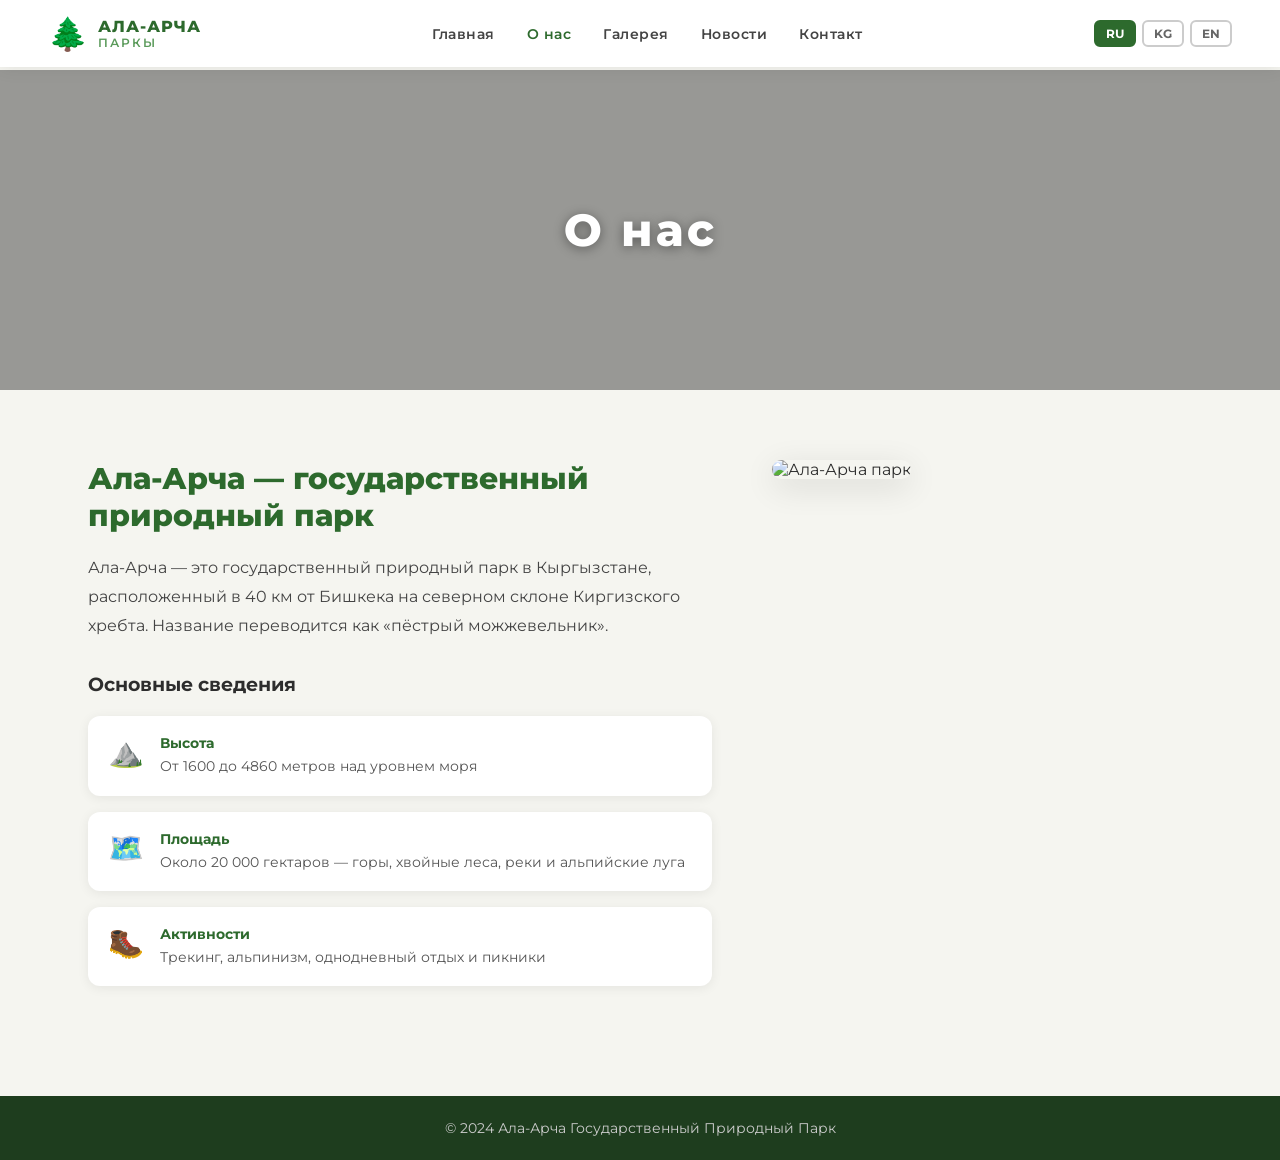
==== about.html @ ef6d7355 "first commit" ====
<!DOCTYPE html>
<html lang="ru">
<head>
  <meta charset="UTF-8"/>
  <meta name="viewport" content="width=device-width, initial-scale=1.0"/>
  <title>О нас — Ала-Арча Парк</title>
  <link rel="stylesheet" href="style.css"/>
  <link href="https://fonts.googleapis.com/css2?family=Montserrat:wght@400;600;700;800&display=swap" rel="stylesheet"/>
</head>
<body>

<nav class="navbar">
  <div class="nav-logo">
    <span class="logo-icon">🌲</span>
    <div class="logo-text">
      <span class="logo-top">АЛА-АРЧА</span>
      <span class="logo-bottom">ПАРКЫ</span>
    </div>
  </div>
  <ul class="nav-links">
    <li><a href="index.html" data-i18n="nav_home">Башкы бет</a></li>
    <li><a href="about.html" class="active" data-i18n="nav_about">О нас</a></li>
    <li><a href="gallery.html" data-i18n="nav_gallery">Галерея</a></li>
    <li><a href="news.html" data-i18n="nav_news">Жаңылыктар</a></li>
    <li><a href="contact.html" data-i18n="nav_contact">Контакт</a></li>
  </ul>
  <div class="lang-switcher">
    <button onclick="setLang('ru')" class="lang-btn active-lang" id="btn-ru">RU</button>
    <button onclick="setLang('kg')" class="lang-btn" id="btn-kg">KG</button>
    <button onclick="setLang('en')" class="lang-btn" id="btn-en">EN</button>
  </div>
</nav>

<section class="page-hero" style="background-image:url('images/park.jpg')">
  <div class="hero-overlay"></div>
  <div class="page-hero-content">
    <h1 data-i18n="about_hero_title">О нас</h1>
  </div>
</section>

<section class="about-section">
  <div class="about-container">
    <div class="about-text">
      <h2 data-i18n="about_title">Ала-Арча — государственный природный парк</h2>
      <p data-i18n="about_p1">Ала-Арча — это государственный природный парк в Кыргызстане, расположенный в 40 км от Бишкека на северном склоне Киргизского хребта. Название переводится как «пёстрый можжевельник».</p>

      <h3 data-i18n="about_info_title">Основные сведения</h3>

      <div class="info-cards">
        <div class="info-card">
          <div class="info-icon">⛰️</div>
          <div>
            <strong data-i18n="about_height_label">Высота</strong>
            <p data-i18n="about_height_val">От 1600 до 4860 метров над уровнем моря</p>
          </div>
        </div>
        <div class="info-card">
          <div class="info-icon">🗺️</div>
          <div>
            <strong data-i18n="about_area_label">Площадь</strong>
            <p data-i18n="about_area_val">Около 20 000 гектаров — горы, хвойные леса, реки и альпийские луга</p>
          </div>
        </div>
        <div class="info-card">
          <div class="info-icon">🥾</div>
          <div>
            <strong data-i18n="about_act_label">Активности</strong>
            <p data-i18n="about_act_val">Трекинг, альпинизм, однодневный отдых и пикники</p>
          </div>
        </div>
      </div>
    </div>

    <div class="about-image">
      <img src="images/park.jpg" alt="Ала-Арча парк"/>
    </div>
  </div>
</section>

<footer class="footer">
  <p data-i18n="footer_text">© 2024 Ала-Арча Мамлекеттик Жаратылыш Паркы</p>
</footer>

<script src="i18n.js"></script>
<script src="main.js"></script>
</body>
</html>
---- style.css ----
* {
  margin: 0;
  padding: 0;
  box-sizing: border-box;
}

body {
  font-family: 'Montserrat', sans-serif;
  background: #f5f5f0;
  color: #2d2d2d;
}

/* ===== NAVBAR ===== */
.navbar {
  position: fixed;
  top: 0;
  left: 0;
  right: 0;
  z-index: 100;
  display: flex;
  align-items: center;
  justify-content: space-between;
  padding: 14px 48px;
  background: rgba(255,255,255,0.97);
  box-shadow: 0 2px 16px rgba(0,0,0,0.08);
}

.nav-logo {
  display: flex;
  align-items: center;
  gap: 10px;
  text-decoration: none;
}

.logo-icon {
  font-size: 2rem;
}

.logo-text {
  display: flex;
  flex-direction: column;
  line-height: 1.1;
}

.logo-top {
  font-size: 1rem;
  font-weight: 800;
  color: #2d6a2d;
  letter-spacing: 1px;
}

.logo-bottom {
  font-size: 0.75rem;
  font-weight: 600;
  color: #5a9a5a;
  letter-spacing: 2px;
}

.nav-links {
  display: flex;
  list-style: none;
  gap: 32px;
}

.nav-links a {
  text-decoration: none;
  font-size: 0.9rem;
  font-weight: 600;
  color: #444;
  letter-spacing: 0.5px;
  transition: color 0.2s;
}

.nav-links a:hover,
.nav-links a.active {
  color: #2d6a2d;
}

.lang-switcher {
  display: flex;
  gap: 6px;
}

.lang-btn {
  background: none;
  border: 2px solid #ccc;
  border-radius: 6px;
  padding: 4px 10px;
  font-size: 0.78rem;
  font-weight: 700;
  cursor: pointer;
  color: #666;
  font-family: 'Montserrat', sans-serif;
  transition: all 0.2s;
}

.lang-btn:hover,
.lang-btn.active-lang {
  background: #2d6a2d;
  border-color: #2d6a2d;
  color: #fff;
}

/* ===== HERO ===== */
.hero {
  position: relative;
  height: 100vh;
  min-height: 600px;
  background: url('images/hero.jpg') center/cover no-repeat;
  display: flex;
  align-items: center;
  justify-content: center;
  text-align: center;
}

.hero-overlay {
  position: absolute;
  inset: 0;
  background: rgba(0,0,0,0.38);
}

.hero-content {
  position: relative;
  z-index: 2;
  color: #fff;
}

.hero-content h1 {
  font-size: 3.8rem;
  font-weight: 800;
  letter-spacing: 4px;
  text-shadow: 0 2px 16px rgba(0,0,0,0.4);
  margin-bottom: 16px;
}

.hero-content p {
  font-size: 1.2rem;
  font-weight: 400;
  letter-spacing: 1px;
  margin-bottom: 36px;
  opacity: 0.92;
}

.btn-hero {
  display: inline-block;
  background: #2d6a2d;
  color: #fff;
  text-decoration: none;
  padding: 14px 40px;
  border-radius: 8px;
  font-size: 1rem;
  font-weight: 700;
  letter-spacing: 1px;
  transition: background 0.2s, transform 0.2s;
}

.btn-hero:hover {
  background: #1e4d1e;
  transform: translateY(-2px);
}

/* ===== CARDS SECTION ===== */
.cards-section {
  padding: 60px 48px;
  background: #f5f5f0;
}

.cards-grid {
  display: grid;
  grid-template-columns: repeat(5, 1fr);
  gap: 20px;
  max-width: 1300px;
  margin: 0 auto;
}

.card {
  background: #fff;
  border-radius: 16px;
  overflow: hidden;
  text-decoration: none;
  color: inherit;
  box-shadow: 0 4px 20px rgba(0,0,0,0.08);
  transition: transform 0.25s, box-shadow 0.25s;
  display: flex;
  flex-direction: column;
}

.card:hover {
  transform: translateY(-6px);
  box-shadow: 0 12px 32px rgba(0,0,0,0.14);
}

.card-img {
  height: 160px;
  background-size: cover;
  background-position: center;
  background-color: #c8dfc8;
  position: relative;
}

.card-icon {
  font-size: 1.6rem;
  background: #2d6a2d;
  color: #fff;
  width: 44px;
  height: 44px;
  border-radius: 50%;
  display: flex;
  align-items: center;
  justify-content: center;
  margin: -22px auto 0;
  position: relative;
  z-index: 2;
  box-shadow: 0 2px 8px rgba(0,0,0,0.2);
}

.card-body {
  padding: 16px 18px 20px;
  flex: 1;
  display: flex;
  flex-direction: column;
}

.card-body h3 {
  font-size: 0.85rem;
  font-weight: 800;
  letter-spacing: 1px;
  color: #2d2d2d;
  margin-bottom: 8px;
  margin-top: 8px;
}

.card-body p {
  font-size: 0.78rem;
  color: #666;
  line-height: 1.5;
  flex: 1;
}

.card-arrow {
  display: block;
  margin-top: 12px;
  font-size: 1.1rem;
  color: #2d6a2d;
  font-weight: 700;
}

/* ===== PAGE HERO (inner pages) ===== */
.page-hero {
  position: relative;
  height: 320px;
  background-size: cover;
  background-position: center;
  display: flex;
  align-items: center;
  justify-content: center;
  margin-top: 70px;
}

.page-hero-content {
  position: relative;
  z-index: 2;
  color: #fff;
  text-align: center;
}

.page-hero-content h1 {
  font-size: 2.8rem;
  font-weight: 800;
  letter-spacing: 3px;
  text-shadow: 0 2px 12px rgba(0,0,0,0.4);
}

/* ===== ABOUT PAGE ===== */
.about-section {
  padding: 70px 48px;
  max-width: 1200px;
  margin: 0 auto;
}

.about-container {
  display: grid;
  grid-template-columns: 1fr 420px;
  gap: 60px;
  align-items: start;
}

.about-text h2 {
  font-size: 1.9rem;
  font-weight: 800;
  color: #2d6a2d;
  margin-bottom: 20px;
}

.about-text p {
  font-size: 1rem;
  line-height: 1.8;
  color: #444;
  margin-bottom: 32px;
}

.about-text h3 {
  font-size: 1.2rem;
  font-weight: 700;
  color: #2d2d2d;
  margin-bottom: 20px;
}

.info-cards {
  display: flex;
  flex-direction: column;
  gap: 16px;
}

.info-card {
  display: flex;
  align-items: flex-start;
  gap: 16px;
  background: #fff;
  border-radius: 12px;
  padding: 18px 20px;
  box-shadow: 0 2px 12px rgba(0,0,0,0.07);
}

.info-icon {
  font-size: 1.8rem;
  flex-shrink: 0;
}

.info-card strong {
  display: block;
  font-size: 0.9rem;
  font-weight: 700;
  color: #2d6a2d;
  margin-bottom: 4px;
}

.info-card p {
  font-size: 0.88rem;
  color: #555;
  line-height: 1.5;
  margin: 0;
}

.about-image img {
  width: 100%;
  border-radius: 16px;
  box-shadow: 0 8px 32px rgba(0,0,0,0.12);
  object-fit: cover;
  height: 420px;
}

/* ===== GALLERY PAGE ===== */
.gallery-section {
  padding: 60px 48px;
  max-width: 1300px;
  margin: 0 auto;
}

.gallery-placeholder {
  text-align: center;
  font-size: 1.1rem;
  color: #888;
  padding: 60px 0;
  font-style: italic;
}

.gallery-grid {
  display: grid;
  grid-template-columns: repeat(3, 1fr);
  gap: 20px;
}

.gallery-grid img {
  width: 100%;
  height: 240px;
  object-fit: cover;
  border-radius: 12px;
  box-shadow: 0 4px 16px rgba(0,0,0,0.1);
  transition: transform 0.25s;
}

.gallery-grid img:hover {
  transform: scale(1.03);
}

/* ===== NEWS PAGE ===== */
.news-section {
  padding: 60px 48px;
  max-width: 1100px;
  margin: 0 auto;
}

.news-grid {
  display: grid;
  grid-template-columns: repeat(2, 1fr);
  gap: 28px;
}

.news-card {
  background: #fff;
  border-radius: 14px;
  overflow: hidden;
  box-shadow: 0 4px 16px rgba(0,0,0,0.08);
}

.news-card img {
  width: 100%;
  height: 200px;
  object-fit: cover;
}

.news-card-body {
  padding: 20px;
}

.news-card-body h3 {
  font-size: 1rem;
  font-weight: 700;
  color: #2d2d2d;
  margin-bottom: 8px;
}

.news-card-body p {
  font-size: 0.85rem;
  color: #666;
  line-height: 1.6;
}

.news-date {
  font-size: 0.75rem;
  color: #2d6a2d;
  font-weight: 600;
  margin-bottom: 8px;
}

/* ===== CONTACT PAGE ===== */
.contact-section {
  padding: 60px 48px;
  max-width: 1000px;
  margin: 0 auto;
}

.contact-grid {
  display: grid;
  grid-template-columns: repeat(3, 1fr);
  gap: 28px;
  margin-top: 20px;
}

.contact-card {
  background: #fff;
  border-radius: 14px;
  padding: 36px 24px;
  text-align: center;
  box-shadow: 0 4px 16px rgba(0,0,0,0.08);
}

.contact-icon {
  font-size: 2.4rem;
  margin-bottom: 14px;
}

.contact-card h3 {
  font-size: 1rem;
  font-weight: 700;
  color: #2d6a2d;
  margin-bottom: 10px;
}

.contact-card p {
  font-size: 0.88rem;
  color: #666;
  line-height: 1.6;
}

/* ===== FOOTER ===== */
.footer {
  background: #1e3d1e;
  color: #ccc;
  text-align: center;
  padding: 24px;
  font-size: 0.85rem;
  margin-top: 40px;
}

/* ===== RESPONSIVE ===== */
@media (max-width: 1100px) {
  .cards-grid {
    grid-template-columns: repeat(3, 1fr);
  }
}

@media (max-width: 768px) {
  .navbar {
    padding: 12px 20px;
    flex-wrap: wrap;
    gap: 10px;
  }

  .nav-links {
    gap: 16px;
    flex-wrap: wrap;
  }

  .hero-content h1 {
    font-size: 2.2rem;
  }

  .cards-section {
    padding: 40px 20px;
  }

  .cards-grid {
    grid-template-columns: repeat(2, 1fr);
  }

  .about-container {
    grid-template-columns: 1fr;
  }

  .about-section {
    padding: 40px 20px;
  }

  .contact-grid {
    grid-template-columns: 1fr;
  }

  .gallery-grid {
    grid-template-columns: repeat(2, 1fr);
  }

  .news-grid {
    grid-template-columns: 1fr;
  }
}

@media (max-width: 480px) {
  .cards-grid {
    grid-template-columns: 1fr;
  }

  .gallery-grid {
    grid-template-columns: 1fr;
  }
}
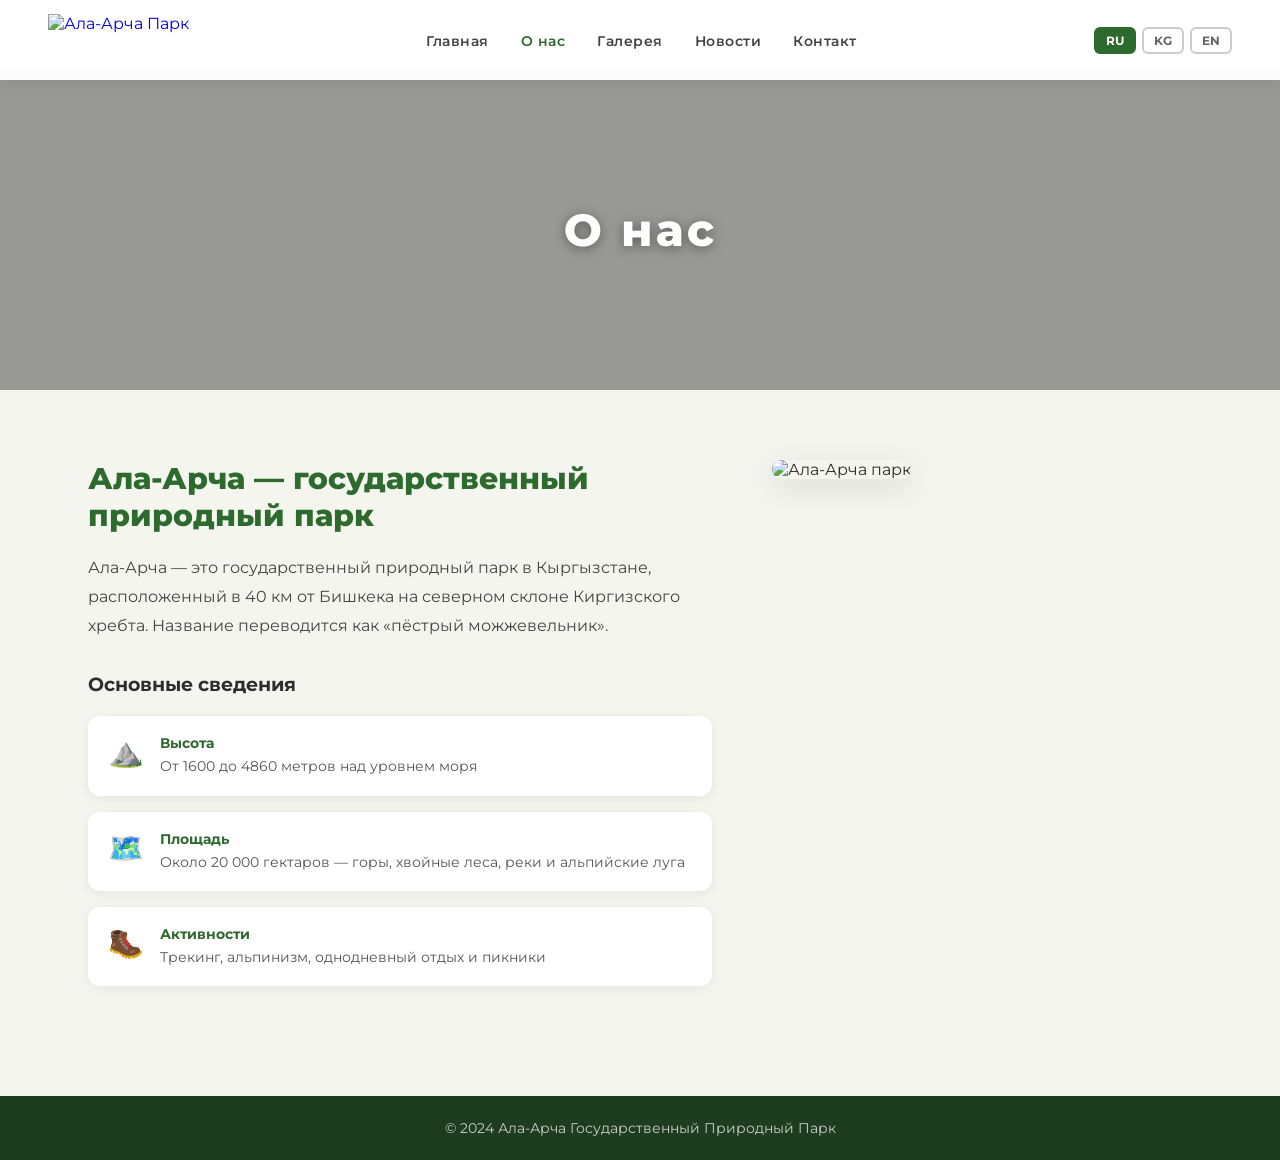
==== commit 592f4a38: "Update site" ====
--- a/about.html
+++ b/about.html
@@ -10,13 +10,9 @@
 <body>
 
 <nav class="navbar">
-  <div class="nav-logo">
-    <span class="logo-icon">🌲</span>
-    <div class="logo-text">
-      <span class="logo-top">АЛА-АРЧА</span>
-      <span class="logo-bottom">ПАРКЫ</span>
-    </div>
-  </div>
+  <a href="index.html" class="nav-logo">
+    <img src="images/logo.png" alt="Ала-Арча Парк" />
+  </a>
   <ul class="nav-links">
     <li><a href="index.html" data-i18n="nav_home">Башкы бет</a></li>
     <li><a href="about.html" class="active" data-i18n="nav_about">О нас</a></li>
--- a/style.css
+++ b/style.css
@@ -28,32 +28,14 @@
 .nav-logo {
   display: flex;
   align-items: center;
-  gap: 10px;
   text-decoration: none;
 }
 
-.logo-icon {
-  font-size: 2rem;
-}
-
-.logo-text {
-  display: flex;
-  flex-direction: column;
-  line-height: 1.1;
-}
-
-.logo-top {
-  font-size: 1rem;
-  font-weight: 800;
-  color: #2d6a2d;
-  letter-spacing: 1px;
-}
-
-.logo-bottom {
-  font-size: 0.75rem;
-  font-weight: 600;
-  color: #5a9a5a;
-  letter-spacing: 2px;
+.nav-logo img {
+  height: 52px;
+  width: auto;
+  object-fit: contain;
+  display: block;
 }
 
 .nav-links {
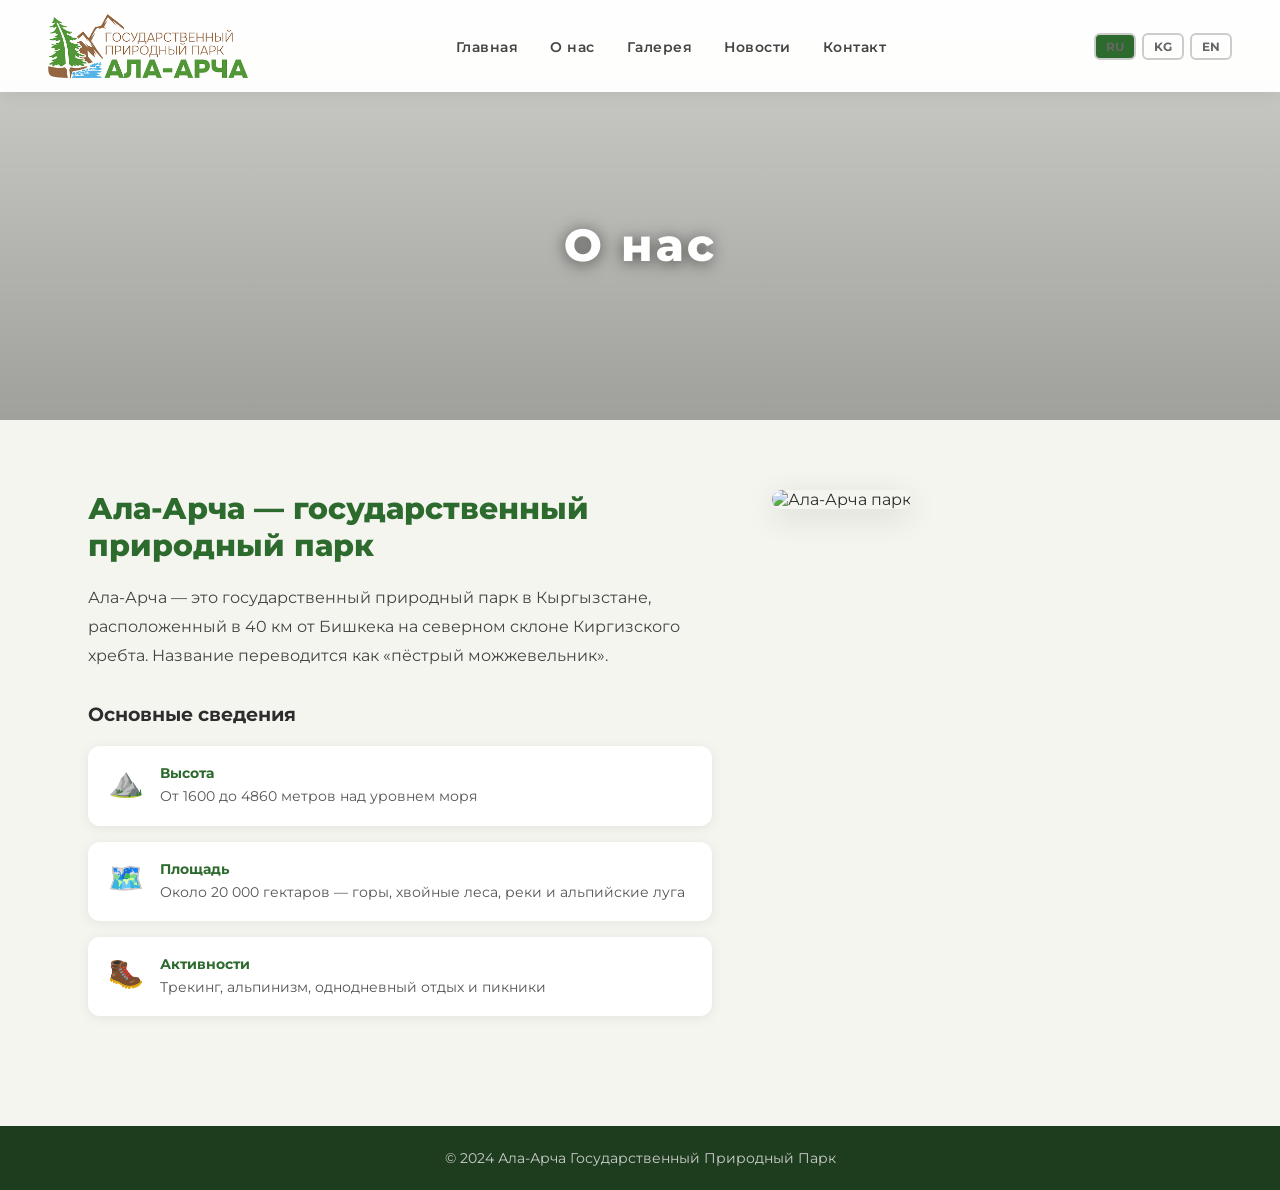
==== commit 073842ec: "parkinfo" ====
--- a/about.html
+++ b/about.html
@@ -15,7 +15,7 @@
   </a>
   <ul class="nav-links">
     <li><a href="index.html" data-i18n="nav_home">Башкы бет</a></li>
-    <li><a href="about.html" class="active" data-i18n="nav_about">О нас</a></li>
+    <li><a href="park-info.html" class="active" data-i18n="nav_about">О нас</a></li>
     <li><a href="gallery.html" data-i18n="nav_gallery">Галерея</a></li>
     <li><a href="news.html" data-i18n="nav_news">Жаңылыктар</a></li>
     <li><a href="contact.html" data-i18n="nav_contact">Контакт</a></li>
@@ -81,3 +81,4 @@
 <script src="main.js"></script>
 </body>
 </html>
+
--- a/style.css
+++ b/style.css
@@ -9,6 +9,8 @@
   background: #f5f5f0;
   color: #2d2d2d;
 }
+
+/* Hero идёт под навбаром — навбар прозрачный поверх */
 
 /* ===== NAVBAR ===== */
 .navbar {
@@ -23,6 +25,50 @@
   padding: 14px 48px;
   background: rgba(255,255,255,0.97);
   box-shadow: 0 2px 16px rgba(0,0,0,0.08);
+  transition: background 0.3s, box-shadow 0.3s;
+}
+
+/* Прозрачный навбар поверх слайдера на главной */
+.navbar.hero-nav {
+  background: rgba(0,0,0,0.18);
+  box-shadow: none;
+}
+
+.navbar.hero-nav .nav-links a {
+  color: #fff;
+  text-shadow: 0 1px 4px rgba(0,0,0,0.4);
+}
+
+.navbar.hero-nav .nav-links a:hover,
+.navbar.hero-nav .nav-links a.active {
+  color: #b8e6b8;
+}
+
+.navbar.hero-nav .lang-btn {
+  color: #fff;
+  border-color: rgba(255,255,255,0.6);
+}
+
+.navbar.hero-nav .lang-btn.active-lang {
+  background: #2d6a2d;
+  border-color: #2d6a2d;
+  color: #fff;
+}
+
+/* После скролла — белый навбар */
+.navbar.scrolled {
+  background: rgba(255,255,255,0.97);
+  box-shadow: 0 2px 16px rgba(0,0,0,0.08);
+}
+
+.navbar.scrolled .nav-links a {
+  color: #444;
+  text-shadow: none;
+}
+
+.navbar.scrolled .lang-btn {
+  color: #666;
+  border-color: #ccc;
 }
 
 .nav-logo {
@@ -32,12 +78,16 @@
 }
 
 .nav-logo img {
-  height: 52px;
+  height: 64px;
   width: auto;
   object-fit: contain;
   display: block;
 }
 
+/* На тёмном навбаре поверх слайдера — логотип чуть светлее */
+.navbar.hero-nav .nav-logo img {
+  filter: drop-shadow(0 1px 3px rgba(0,0,0,0.4)) brightness(1.1);
+}
 .nav-links {
   display: flex;
   list-style: none;
@@ -83,27 +133,86 @@
   color: #fff;
 }
 
-/* ===== HERO ===== */
+/* ===== HERO SLIDER ===== */
 .hero {
   position: relative;
   height: 100vh;
   min-height: 600px;
-  background: url('images/hero.jpg') center/cover no-repeat;
   display: flex;
   align-items: center;
   justify-content: center;
   text-align: center;
+  overflow: hidden;
+  margin-top: 0;
+}
+
+.slider-3d {
+  position: absolute;
+  inset: 0;
+  perspective: 1200px;
+  transform-style: preserve-3d;
+}
+
+.slide {
+  position: absolute;
+  inset: 0;
+  background-size: cover;
+  background-position: center;
+  opacity: 0;
+  transform: scale(1.08) translateZ(-80px) rotateY(8deg);
+  transition: opacity 1.2s cubic-bezier(.77,0,.175,1),
+              transform 1.4s cubic-bezier(.77,0,.175,1);
+  will-change: transform, opacity;
+}
+
+.slide.active {
+  opacity: 1;
+  transform: scale(1) translateZ(0px) rotateY(0deg);
+  z-index: 1;
+}
+
+.slide.prev-slide {
+  opacity: 0;
+  transform: scale(0.94) translateZ(-120px) rotateY(-10deg);
+  z-index: 0;
+}
+
+.slide.next-enter {
+  opacity: 0;
+  transform: scale(1.1) translateZ(-60px) rotateY(12deg);
+}
+
+/* Ken Burns zoom on active slide */
+.slide.active::after {
+  content: '';
+  position: absolute;
+  inset: 0;
+  background: inherit;
+  background-size: cover;
+  background-position: center;
+  animation: kenburns 8s ease-in-out infinite alternate;
+}
+
+@keyframes kenburns {
+  0%   { transform: scale(1)    translate(0, 0); }
+  100% { transform: scale(1.06) translate(-1%, -1%); }
 }
 
 .hero-overlay {
   position: absolute;
   inset: 0;
-  background: rgba(0,0,0,0.38);
+  background: linear-gradient(
+    to bottom,
+    rgba(0,0,0,0.25) 0%,
+    rgba(0,0,0,0.45) 60%,
+    rgba(0,0,0,0.6) 100%
+  );
+  z-index: 2;
 }
 
 .hero-content {
   position: relative;
-  z-index: 2;
+  z-index: 3;
   color: #fff;
 }
 
@@ -111,8 +220,9 @@
   font-size: 3.8rem;
   font-weight: 800;
   letter-spacing: 4px;
-  text-shadow: 0 2px 16px rgba(0,0,0,0.4);
+  text-shadow: 0 2px 24px rgba(0,0,0,0.5);
   margin-bottom: 16px;
+  animation: fadeUp 1s ease both;
 }
 
 .hero-content p {
@@ -121,6 +231,12 @@
   letter-spacing: 1px;
   margin-bottom: 36px;
   opacity: 0.92;
+  animation: fadeUp 1s ease 0.2s both;
+}
+
+@keyframes fadeUp {
+  from { opacity: 0; transform: translateY(30px); }
+  to   { opacity: 1; transform: translateY(0); }
 }
 
 .btn-hero {
@@ -134,12 +250,67 @@
   font-weight: 700;
   letter-spacing: 1px;
   transition: background 0.2s, transform 0.2s;
+  animation: fadeUp 1s ease 0.4s both;
 }
 
 .btn-hero:hover {
   background: #1e4d1e;
   transform: translateY(-2px);
 }
+
+/* Slider nav buttons */
+.slider-btn {
+  position: absolute;
+  top: 50%;
+  transform: translateY(-50%);
+  z-index: 10;
+  background: rgba(255,255,255,0.18);
+  border: 2px solid rgba(255,255,255,0.5);
+  color: #fff;
+  font-size: 1.4rem;
+  width: 50px;
+  height: 50px;
+  border-radius: 50%;
+  cursor: pointer;
+  backdrop-filter: blur(6px);
+  transition: background 0.2s, transform 0.2s;
+}
+
+.slider-btn:hover {
+  background: rgba(255,255,255,0.35);
+  transform: translateY(-50%) scale(1.1);
+}
+
+.slider-prev { left: 28px; }
+.slider-next { right: 28px; }
+
+/* Slider dots */
+.slider-dots {
+  position: absolute;
+  bottom: 28px;
+  left: 50%;
+  transform: translateX(-50%);
+  z-index: 10;
+  display: flex;
+  gap: 10px;
+}
+
+.dot {
+  width: 10px;
+  height: 10px;
+  border-radius: 50%;
+  background: rgba(255,255,255,0.45);
+  border: 2px solid rgba(255,255,255,0.7);
+  cursor: pointer;
+  transition: background 0.3s, transform 0.3s;
+}
+
+.dot.active {
+  background: #fff;
+  transform: scale(1.3);
+}
+
+
 
 /* ===== CARDS SECTION ===== */
 .cards-section {
@@ -230,13 +401,14 @@
 /* ===== PAGE HERO (inner pages) ===== */
 .page-hero {
   position: relative;
-  height: 320px;
+  height: 420px;
   background-size: cover;
   background-position: center;
   display: flex;
   align-items: center;
   justify-content: center;
-  margin-top: 70px;
+  margin-top: 0;
+  padding-top: 70px; /* компенсация высоты навбара */
 }
 
 .page-hero-content {
@@ -250,7 +422,16 @@
   font-size: 2.8rem;
   font-weight: 800;
   letter-spacing: 3px;
-  text-shadow: 0 2px 12px rgba(0,0,0,0.4);
+  text-shadow: 0 2px 16px rgba(0,0,0,0.6);
+}
+
+/* Оверлей на page-hero — лёгкий, не мутный */
+.page-hero .hero-overlay {
+  background: linear-gradient(
+    to bottom,
+    rgba(0,0,0,0.15) 0%,
+    rgba(0,0,0,0.35) 100%
+  );
 }
 
 /* ===== ABOUT PAGE ===== */
@@ -330,6 +511,413 @@
   box-shadow: 0 8px 32px rgba(0,0,0,0.12);
   object-fit: cover;
   height: 420px;
+}
+
+/* ===== PLANTS PAGE ===== */
+
+/* Hero на странице растений — под навбаром без белой полосы */
+.plants-hero {
+  position: relative;
+  height: 480px;
+  background: url('images/flora_buzina.jpg') center/cover no-repeat;
+  display: flex;
+  align-items: center;
+  justify-content: center;
+  text-align: center;
+  margin-top: 0;
+}
+
+.plants-hero-overlay {
+  position: absolute;
+  inset: 0;
+  background: linear-gradient(
+    to bottom,
+    rgba(0,0,0,0.3) 0%,
+    rgba(0,0,0,0.2) 60%,
+    rgba(0,0,0,0.45) 100%
+  );
+}
+
+.plants-hero-content {
+  position: relative;
+  z-index: 2;
+  padding-top: 70px;
+}
+
+.plants-hero-content h1 {
+  font-size: 3rem;
+  font-weight: 800;
+  color: #fff;
+  letter-spacing: 3px;
+  text-shadow: 0 2px 16px rgba(0,0,0,0.5);
+}
+
+/* Hero на странице животных */
+.animals-hero {
+  position: relative;
+  height: 480px;
+  background: url('images/animals_hero.jpg') center/cover no-repeat;
+  display: flex;
+  align-items: center;
+  justify-content: center;
+  text-align: center;
+  margin-top: 0;
+}
+
+.animals-hero-overlay {
+  position: absolute;
+  inset: 0;
+  background: linear-gradient(
+    to bottom,
+    rgba(0,0,0,0.25) 0%,
+    rgba(0,0,0,0.15) 50%,
+    rgba(0,0,0,0.45) 100%
+  );
+}
+
+.animals-hero-content {
+  position: relative;
+  z-index: 2;
+  padding-top: 70px;
+}
+
+.animals-hero-content h1 {
+  font-size: 3rem;
+  font-weight: 800;
+  color: #fff;
+  letter-spacing: 3px;
+  text-shadow: 0 2px 16px rgba(0,0,0,0.5);
+}
+
+.plants-intro {
+  background: #fff;
+  padding: 50px 48px 30px;
+}
+
+.plants-intro-inner {
+  max-width: 900px;
+  margin: 0 auto;
+  border-left: 5px solid #2d6a2d;
+  padding-left: 28px;
+}
+
+.plants-intro-inner p {
+  font-size: 1.05rem;
+  line-height: 1.85;
+  color: #444;
+  margin-bottom: 16px;
+}
+
+.plants-intro-inner strong {
+  color: #2d6a2d;
+}
+
+.plants-section {
+  padding: 50px 48px 70px;
+  max-width: 1300px;
+  margin: 0 auto;
+}
+
+.plants-section-title {
+  font-size: 1.8rem;
+  font-weight: 800;
+  color: #2d6a2d;
+  margin-bottom: 36px;
+  text-align: center;
+  letter-spacing: 1px;
+}
+
+.plants-grid {
+  display: grid;
+  grid-template-columns: repeat(3, 1fr);
+  gap: 28px;
+}
+
+.plant-card {
+  background: #fff;
+  border-radius: 16px;
+  overflow: hidden;
+  box-shadow: 0 4px 20px rgba(0,0,0,0.09);
+  transition: transform 0.25s, box-shadow 0.25s;
+}
+
+.plant-card:hover {
+  transform: translateY(-6px);
+  box-shadow: 0 12px 32px rgba(0,0,0,0.14);
+}
+
+.plant-img-wrap {
+  width: 100%;
+  height: 240px;
+  overflow: hidden;
+}
+
+.plant-img-wrap img {
+  width: 100%;
+  height: 100%;
+  object-fit: cover;
+  transition: transform 0.5s ease;
+  display: block;
+}
+
+.plant-card:hover .plant-img-wrap img {
+  transform: scale(1.06);
+}
+
+.plant-card-body {
+  padding: 20px 22px 24px;
+}
+
+.plant-card-body h3 {
+  font-size: 1.05rem;
+  font-weight: 700;
+  color: #2d2d2d;
+  margin-bottom: 10px;
+}
+
+.plant-card-body p {
+  font-size: 0.88rem;
+  color: #666;
+  line-height: 1.65;
+}
+
+/* ===== PARK INFO PAGE ===== */
+.parkinfo-hero {
+  position: relative;
+  height: 420px;
+  background: url('images/slide3.jpg') center/cover no-repeat;
+  display: flex;
+  align-items: center;
+  justify-content: center;
+  text-align: center;
+  margin-top: 0;
+}
+
+.parkinfo-hero-overlay {
+  position: absolute;
+  inset: 0;
+  background: linear-gradient(to bottom, rgba(0,0,0,0.3), rgba(0,0,0,0.55));
+}
+
+.parkinfo-hero-content {
+  position: relative;
+  z-index: 2;
+  padding-top: 70px;
+  padding: 70px 40px 0;
+  max-width: 900px;
+}
+
+.parkinfo-hero-content h1 {
+  font-size: 2.4rem;
+  font-weight: 800;
+  color: #fff;
+  letter-spacing: 2px;
+  text-shadow: 0 2px 20px rgba(0,0,0,0.6);
+  line-height: 1.3;
+}
+
+.parkinfo-section {
+  padding: 60px 48px 80px;
+  background: #f5f5f0;
+}
+
+.parkinfo-container {
+  max-width: 1200px;
+  margin: 0 auto;
+  display: grid;
+  grid-template-columns: 240px 1fr;
+  gap: 48px;
+  align-items: start;
+}
+
+/* Sidebar TOC */
+.parkinfo-toc {
+  position: sticky;
+  top: 90px;
+  background: #fff;
+  border-radius: 14px;
+  padding: 24px 20px;
+  box-shadow: 0 4px 16px rgba(0,0,0,0.08);
+}
+
+.parkinfo-toc h3 {
+  font-size: 0.85rem;
+  font-weight: 800;
+  color: #2d6a2d;
+  letter-spacing: 1px;
+  margin-bottom: 14px;
+  text-transform: uppercase;
+}
+
+.parkinfo-toc ul {
+  list-style: none;
+  display: flex;
+  flex-direction: column;
+  gap: 6px;
+}
+
+.parkinfo-toc a {
+  text-decoration: none;
+  font-size: 0.8rem;
+  color: #555;
+  font-weight: 500;
+  padding: 4px 8px;
+  border-radius: 6px;
+  display: block;
+  transition: background 0.2s, color 0.2s;
+}
+
+.parkinfo-toc a:hover {
+  background: #e8f5e8;
+  color: #2d6a2d;
+}
+
+/* Content blocks */
+.parkinfo-content {
+  display: flex;
+  flex-direction: column;
+  gap: 40px;
+}
+
+.parkinfo-block {
+  background: #fff;
+  border-radius: 16px;
+  padding: 32px 36px;
+  box-shadow: 0 4px 16px rgba(0,0,0,0.07);
+  scroll-margin-top: 90px;
+}
+
+.parkinfo-block h2 {
+  font-size: 1.25rem;
+  font-weight: 800;
+  color: #2d6a2d;
+  margin-bottom: 18px;
+  padding-bottom: 10px;
+  border-bottom: 2px solid #e8f5e8;
+}
+
+.parkinfo-block p {
+  font-size: 0.95rem;
+  line-height: 1.85;
+  color: #444;
+  margin-bottom: 14px;
+}
+
+.parkinfo-block p:last-child { margin-bottom: 0; }
+
+.parkinfo-block strong { color: #2d6a2d; }
+
+/* Tag list */
+.parkinfo-list {
+  display: flex;
+  flex-wrap: wrap;
+  gap: 10px;
+  margin: 16px 0;
+}
+
+.parkinfo-list span {
+  background: #e8f5e8;
+  color: #2d6a2d;
+  font-size: 0.82rem;
+  font-weight: 600;
+  padding: 6px 14px;
+  border-radius: 20px;
+}
+
+/* Objects */
+.parkinfo-objects {
+  display: flex;
+  flex-direction: column;
+  gap: 14px;
+  margin-top: 8px;
+}
+
+.parkinfo-obj {
+  display: flex;
+  align-items: flex-start;
+  gap: 14px;
+  background: #f9fdf9;
+  border-radius: 10px;
+  padding: 14px 18px;
+  border-left: 4px solid #2d6a2d;
+}
+
+.obj-icon {
+  font-size: 1.6rem;
+  flex-shrink: 0;
+}
+
+.parkinfo-obj strong {
+  display: block;
+  font-size: 0.95rem;
+  margin-bottom: 4px;
+}
+
+.parkinfo-obj p {
+  font-size: 0.85rem;
+  color: #666;
+  margin: 0;
+}
+
+/* Zones */
+.parkinfo-zones {
+  display: grid;
+  grid-template-columns: repeat(3, 1fr);
+  gap: 16px;
+  margin-top: 8px;
+}
+
+.zone-card {
+  border-radius: 12px;
+  padding: 20px;
+}
+
+.zone-card h4 {
+  font-size: 0.9rem;
+  font-weight: 700;
+  margin-bottom: 8px;
+}
+
+.zone-card p {
+  font-size: 0.82rem;
+  color: #555;
+  line-height: 1.6;
+  margin: 0;
+}
+
+.zone-reserved  { background: #fff3e0; border-left: 4px solid #e65100; }
+.zone-recreation{ background: #e8f5e8; border-left: 4px solid #2d6a2d; }
+.zone-limited   { background: #fff8e1; border-left: 4px solid #f9a825; }
+
+/* Rules */
+.parkinfo-rules {
+  display: grid;
+  grid-template-columns: repeat(3, 1fr);
+  gap: 10px;
+  margin-top: 8px;
+}
+
+.rule-item {
+  background: #f5f5f0;
+  border-radius: 10px;
+  padding: 12px 14px;
+  font-size: 0.83rem;
+  font-weight: 600;
+  color: #444;
+  line-height: 1.4;
+}
+
+@media (max-width: 900px) {
+  .parkinfo-container {
+    grid-template-columns: 1fr;
+  }
+  .parkinfo-toc {
+    position: static;
+  }
+  .parkinfo-zones,
+  .parkinfo-rules {
+    grid-template-columns: 1fr;
+  }
 }
 
 /* ===== GALLERY PAGE ===== */
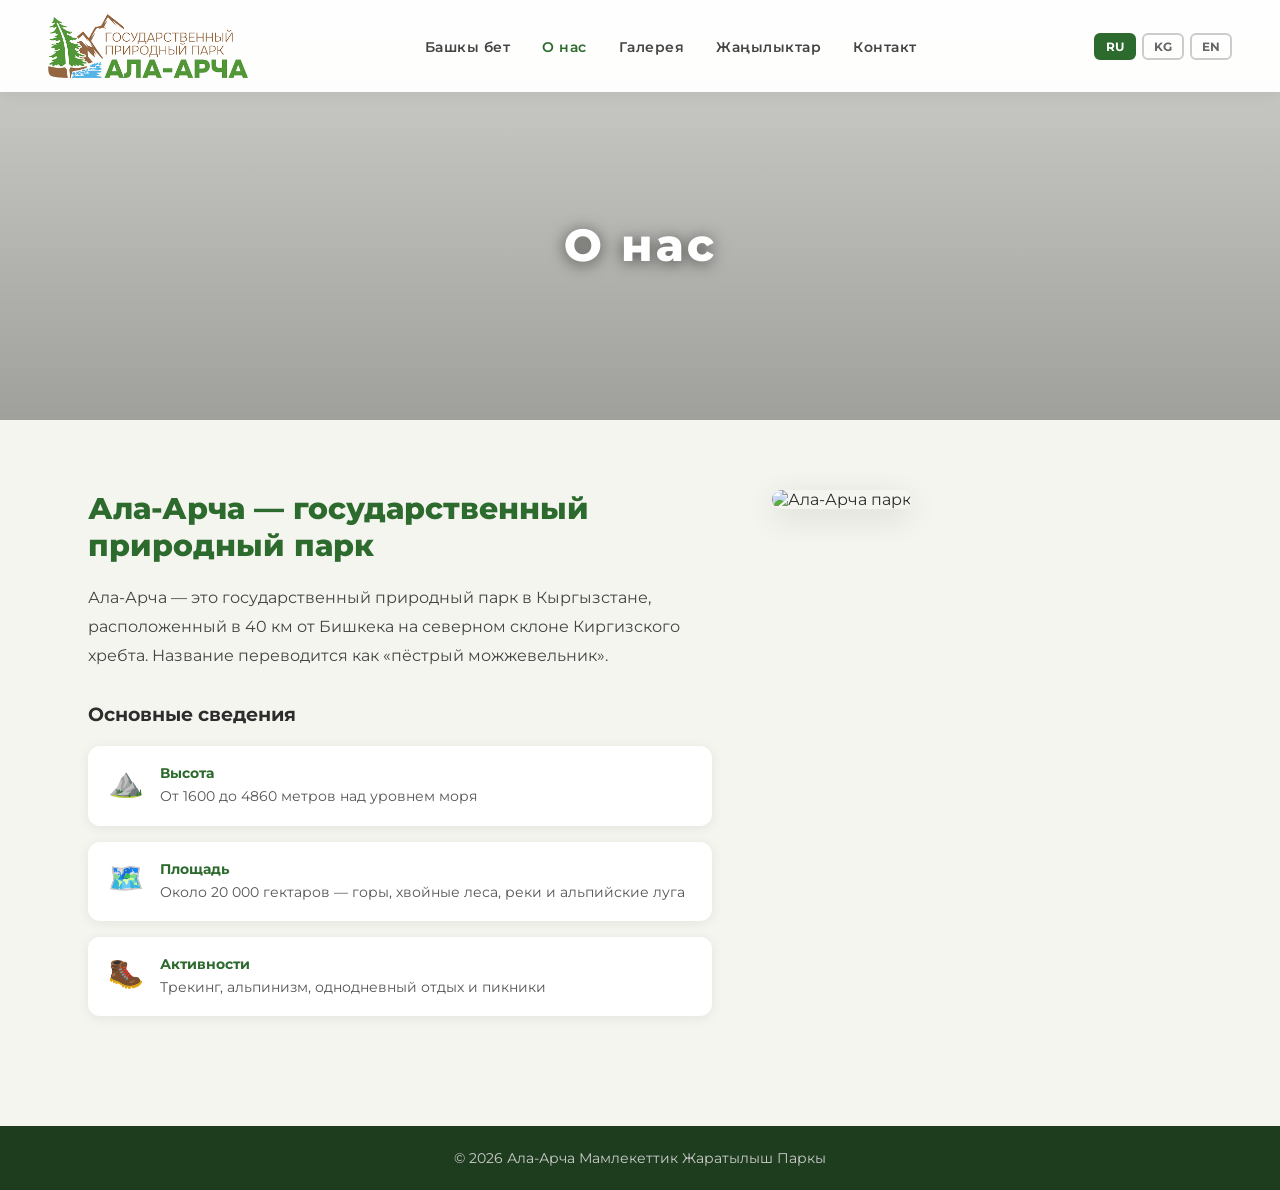
==== commit 31006c57: "2026" ====
--- a/about.html
+++ b/about.html
@@ -74,7 +74,7 @@
 </section>
 
 <footer class="footer">
-  <p data-i18n="footer_text">© 2024 Ала-Арча Мамлекеттик Жаратылыш Паркы</p>
+  <p data-i18n="footer_text">© 2026 Ала-Арча Мамлекеттик Жаратылыш Паркы</p>
 </footer>
 
 <script src="i18n.js"></script>
@@ -82,3 +82,4 @@
 </body>
 </html>
 
+
--- a/style.css
+++ b/style.css
@@ -955,6 +955,272 @@
 }
 
 /* ===== NEWS PAGE ===== */
+.news-hero {
+  position: relative;
+  height: 380px;
+  background: url('images/slide1.jpg') center/cover no-repeat;
+  display: flex;
+  align-items: center;
+  justify-content: center;
+  text-align: center;
+  margin-top: 0;
+}
+
+.news-hero-overlay {
+  position: absolute;
+  inset: 0;
+  background: linear-gradient(to bottom, rgba(0,0,0,0.3), rgba(0,0,0,0.6));
+}
+
+.news-hero-content {
+  position: relative;
+  z-index: 2;
+  padding-top: 70px;
+  color: #fff;
+}
+
+.news-hero-content h1 {
+  font-size: 2.8rem;
+  font-weight: 800;
+  letter-spacing: 3px;
+  text-shadow: 0 2px 16px rgba(0,0,0,0.5);
+  margin-bottom: 10px;
+}
+
+.news-hero-content p {
+  font-size: 1rem;
+  opacity: 0.88;
+}
+
+.news-page-section {
+  padding: 60px 48px 80px;
+  background: #f5f5f0;
+}
+
+.news-page-container {
+  max-width: 860px;
+  margin: 0 auto;
+  display: flex;
+  flex-direction: column;
+  gap: 32px;
+}
+
+/* Article card */
+.news-article {
+  background: #fff;
+  border-radius: 16px;
+  padding: 32px 36px;
+  box-shadow: 0 4px 16px rgba(0,0,0,0.07);
+  border-left: 5px solid #2d6a2d;
+  transition: transform 0.2s, box-shadow 0.2s;
+}
+
+.news-article:hover {
+  transform: translateY(-3px);
+  box-shadow: 0 8px 28px rgba(0,0,0,0.11);
+}
+
+.news-article.featured {
+  border-left-color: #f9a825;
+  background: linear-gradient(135deg, #fff 80%, #fffde7);
+}
+
+.news-article-header {
+  display: flex;
+  align-items: center;
+  gap: 12px;
+  margin-bottom: 14px;
+}
+
+.news-tag {
+  font-size: 0.75rem;
+  font-weight: 700;
+  padding: 4px 12px;
+  border-radius: 20px;
+  letter-spacing: 0.5px;
+}
+
+.news-tag.hot          { background: #fdecea; color: #c62828; }
+.news-tag.ecology      { background: #e8f5e8; color: #2d6a2d; }
+.news-tag.infrastructure{ background: #e3f2fd; color: #1565c0; }
+.news-tag.event        { background: #fff8e1; color: #e65100; }
+.news-tag.finance      { background: #f3e5f5; color: #6a1b9a; }
+.news-tag.international{ background: #e0f7fa; color: #00695c; }
+
+.news-date-label {
+  font-size: 0.78rem;
+  color: #999;
+  font-weight: 600;
+  margin-left: auto;
+}
+
+.news-article-title {
+  font-size: 1.15rem;
+  font-weight: 800;
+  color: #1e3d1e;
+  margin-bottom: 14px;
+  line-height: 1.4;
+}
+
+.news-article p {
+  font-size: 0.93rem;
+  line-height: 1.8;
+  color: #444;
+  margin-bottom: 12px;
+}
+
+.news-article p:last-child { margin-bottom: 0; }
+.news-article strong { color: #2d6a2d; }
+
+/* Highlights list */
+.news-highlights {
+  background: #f9fdf9;
+  border-radius: 10px;
+  padding: 16px 20px;
+  margin: 14px 0;
+}
+
+.news-highlights h4 {
+  font-size: 0.85rem;
+  font-weight: 700;
+  color: #2d6a2d;
+  margin-bottom: 10px;
+}
+
+.news-highlights ul {
+  padding-left: 18px;
+  display: flex;
+  flex-direction: column;
+  gap: 6px;
+}
+
+.news-highlights li {
+  font-size: 0.88rem;
+  color: #444;
+  line-height: 1.6;
+}
+
+/* Note */
+.news-note {
+  display: flex;
+  gap: 12px;
+  align-items: flex-start;
+  background: #fff8e1;
+  border-radius: 10px;
+  padding: 14px 18px;
+  margin-top: 14px;
+  border-left: 4px solid #f9a825;
+}
+
+.news-note span { font-size: 1.3rem; flex-shrink: 0; }
+.news-note p { margin: 0; font-size: 0.88rem; color: #555; }
+
+/* Progress */
+.news-progress {
+  display: flex;
+  flex-direction: column;
+  gap: 10px;
+  margin: 16px 0;
+}
+
+.progress-item {
+  display: flex;
+  gap: 14px;
+  align-items: flex-start;
+  border-radius: 10px;
+  padding: 14px 18px;
+}
+
+.progress-item.done    { background: #e8f5e8; }
+.progress-item.current { background: #e3f2fd; }
+
+.progress-icon { font-size: 1.4rem; flex-shrink: 0; }
+
+.progress-item strong { display: block; font-size: 0.9rem; color: #2d2d2d; margin-bottom: 4px; }
+.progress-item p { font-size: 0.85rem; color: #555; margin: 0; }
+
+/* Cable car stats */
+.news-cable-stats {
+  display: grid;
+  grid-template-columns: repeat(4, 1fr);
+  gap: 14px;
+  margin: 20px 0;
+}
+
+.cable-stat {
+  background: #fff8e1;
+  border-radius: 12px;
+  padding: 16px;
+  text-align: center;
+}
+
+.cable-stat-num {
+  font-size: 1.5rem;
+  font-weight: 800;
+  color: #e65100;
+}
+
+.cable-stat-label {
+  font-size: 0.75rem;
+  color: #666;
+  margin-top: 4px;
+}
+
+/* Summary block */
+.news-summary {
+  background: #1e3d1e;
+  border-radius: 16px;
+  padding: 32px 36px;
+  color: #fff;
+}
+
+.news-summary h3 {
+  font-size: 1.1rem;
+  font-weight: 800;
+  margin-bottom: 24px;
+  letter-spacing: 0.5px;
+}
+
+.news-summary-grid {
+  display: flex;
+  flex-direction: column;
+  gap: 16px;
+}
+
+.summary-item {
+  display: flex;
+  gap: 16px;
+  align-items: flex-start;
+}
+
+.summary-num {
+  width: 36px;
+  height: 36px;
+  background: #2d6a2d;
+  border-radius: 50%;
+  display: flex;
+  align-items: center;
+  justify-content: center;
+  font-weight: 800;
+  font-size: 1rem;
+  flex-shrink: 0;
+}
+
+.summary-item strong {
+  display: block;
+  font-size: 0.95rem;
+  margin-bottom: 4px;
+  color: #b8e6b8;
+}
+
+.summary-item p {
+  font-size: 0.85rem;
+  color: rgba(255,255,255,0.75);
+  margin: 0;
+  line-height: 1.5;
+}
+
+/* Old news section styles kept for compatibility */
 .news-section {
   padding: 60px 48px;
   max-width: 1100px;
@@ -1005,6 +1271,212 @@
 }
 
 /* ===== CONTACT PAGE ===== */
+
+.contact-hero {
+  position: relative;
+  height: 360px;
+  background: url('images/slide4.jpg') center/cover no-repeat;
+  display: flex;
+  align-items: center;
+  justify-content: center;
+  text-align: center;
+  margin-top: 0;
+}
+
+.contact-hero-overlay {
+  position: absolute;
+  inset: 0;
+  background: linear-gradient(to bottom, rgba(0,0,0,0.3), rgba(0,0,0,0.6));
+}
+
+.contact-hero-content {
+  position: relative;
+  z-index: 2;
+  padding-top: 70px;
+  color: #fff;
+}
+
+.contact-hero-content h1 {
+  font-size: 2.8rem;
+  font-weight: 800;
+  letter-spacing: 3px;
+  text-shadow: 0 2px 16px rgba(0,0,0,0.5);
+  margin-bottom: 10px;
+}
+
+.contact-hero-content p {
+  font-size: 1rem;
+  opacity: 0.88;
+}
+
+.contact-page-section {
+  padding: 60px 48px 80px;
+  background: #f5f5f0;
+}
+
+.contact-page-container {
+  max-width: 1000px;
+  margin: 0 auto;
+  display: flex;
+  flex-direction: column;
+  gap: 40px;
+}
+
+/* Info cards row */
+.contact-cards-row {
+  display: grid;
+  grid-template-columns: repeat(4, 1fr);
+  gap: 20px;
+}
+
+.contact-info-card {
+  background: #fff;
+  border-radius: 16px;
+  padding: 28px 22px;
+  text-align: center;
+  box-shadow: 0 4px 16px rgba(0,0,0,0.07);
+  transition: transform 0.2s;
+}
+
+.contact-info-card:hover {
+  transform: translateY(-4px);
+}
+
+.contact-info-card.highlight {
+  border-top: 4px solid #2d6a2d;
+}
+
+.contact-info-icon {
+  font-size: 2.2rem;
+  margin-bottom: 12px;
+}
+
+.contact-info-card h3 {
+  font-size: 0.85rem;
+  font-weight: 800;
+  color: #2d6a2d;
+  text-transform: uppercase;
+  letter-spacing: 1px;
+  margin-bottom: 10px;
+}
+
+.contact-info-card p {
+  font-size: 0.88rem;
+  color: #555;
+  line-height: 1.7;
+}
+
+.contact-link {
+  display: block;
+  font-size: 1rem;
+  font-weight: 700;
+  color: #2d6a2d;
+  text-decoration: none;
+  word-break: break-all;
+  transition: color 0.2s;
+}
+
+.contact-link:hover {
+  color: #1e4d1e;
+  text-decoration: underline;
+}
+
+/* Map */
+.contact-map {
+  border-radius: 16px;
+  overflow: hidden;
+  box-shadow: 0 4px 20px rgba(0,0,0,0.1);
+}
+
+/* Form */
+.contact-form-wrap {
+  background: #fff;
+  border-radius: 16px;
+  padding: 36px 40px;
+  box-shadow: 0 4px 16px rgba(0,0,0,0.07);
+}
+
+.contact-form-wrap h2 {
+  font-size: 1.4rem;
+  font-weight: 800;
+  color: #2d6a2d;
+  margin-bottom: 28px;
+}
+
+.contact-form {
+  display: flex;
+  flex-direction: column;
+  gap: 18px;
+}
+
+.form-row {
+  display: grid;
+  grid-template-columns: 1fr 1fr;
+  gap: 18px;
+}
+
+.form-group {
+  display: flex;
+  flex-direction: column;
+  gap: 7px;
+}
+
+.form-group label {
+  font-size: 0.82rem;
+  font-weight: 700;
+  color: #444;
+  text-transform: uppercase;
+  letter-spacing: 0.5px;
+}
+
+.form-group input,
+.form-group textarea {
+  padding: 12px 16px;
+  border: 2px solid #e0e0e0;
+  border-radius: 10px;
+  font-size: 0.93rem;
+  font-family: 'Montserrat', sans-serif;
+  color: #333;
+  transition: border-color 0.2s;
+  outline: none;
+  resize: vertical;
+}
+
+.form-group input:focus,
+.form-group textarea:focus {
+  border-color: #2d6a2d;
+}
+
+.form-submit {
+  align-self: flex-start;
+  background: #2d6a2d;
+  color: #fff;
+  border: none;
+  padding: 14px 40px;
+  border-radius: 10px;
+  font-size: 0.95rem;
+  font-weight: 700;
+  font-family: 'Montserrat', sans-serif;
+  cursor: pointer;
+  letter-spacing: 0.5px;
+  transition: background 0.2s, transform 0.2s;
+}
+
+.form-submit:hover {
+  background: #1e4d1e;
+  transform: translateY(-2px);
+}
+
+.form-success {
+  background: #e8f5e8;
+  color: #2d6a2d;
+  border-radius: 10px;
+  padding: 14px 20px;
+  font-size: 0.92rem;
+  font-weight: 600;
+}
+
+/* Old contact section kept */
 .contact-section {
   padding: 60px 48px;
   max-width: 1000px;
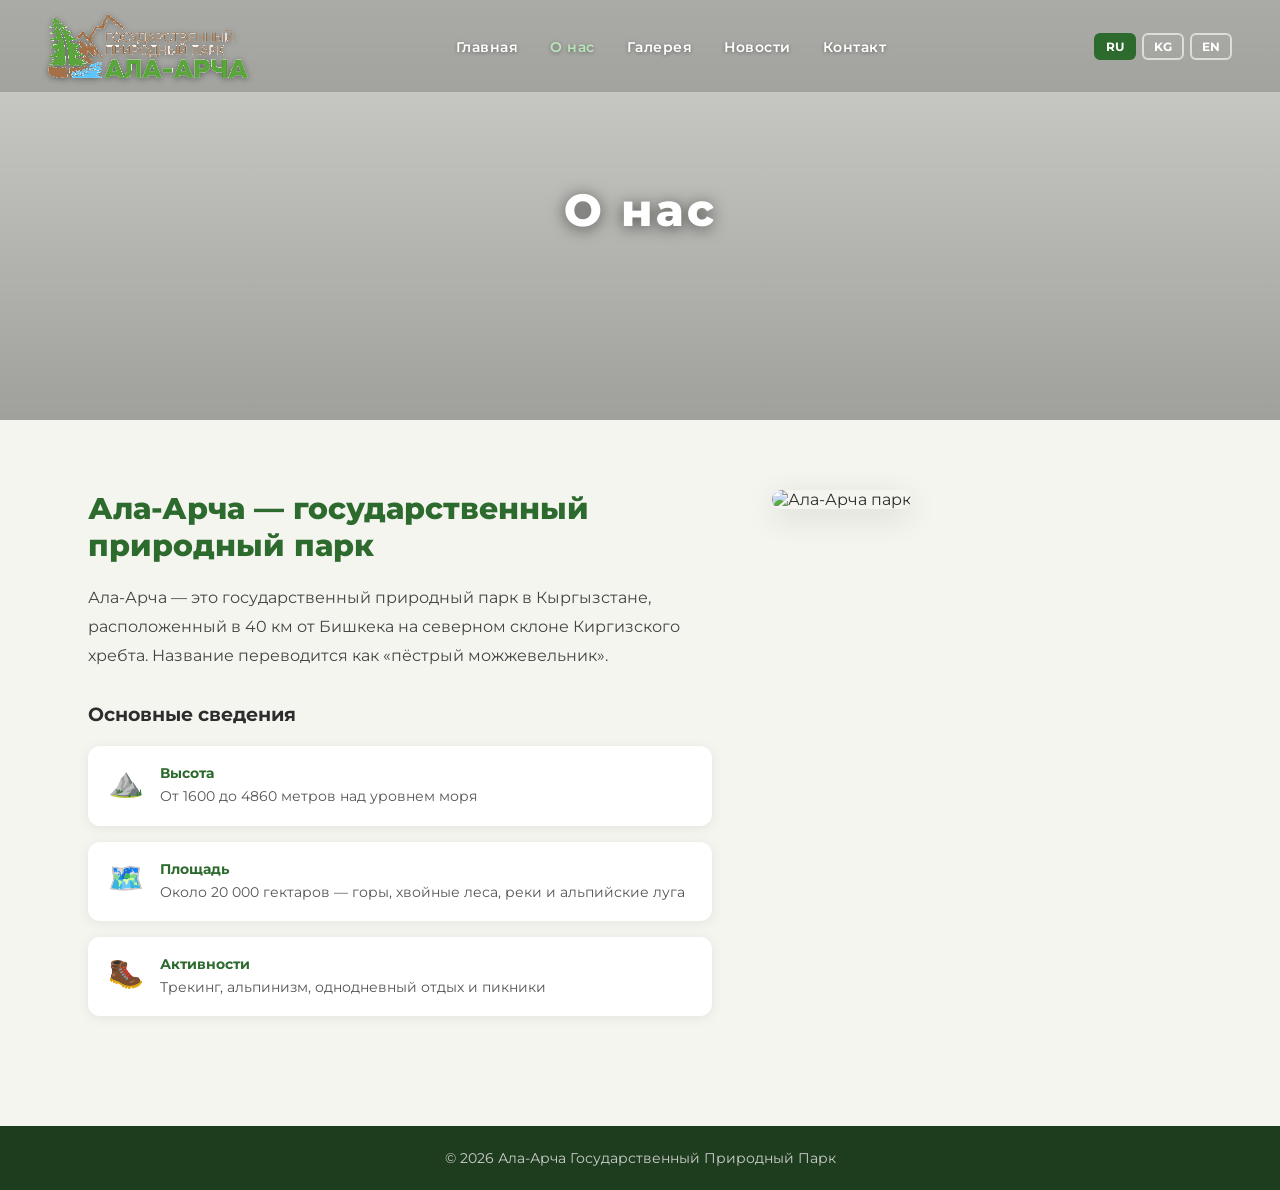
==== commit 92091881: "hero" ====
--- a/about.html
+++ b/about.html
@@ -1,4 +1,4 @@
-<!DOCTYPE html>
+﻿<!DOCTYPE html>
 <html lang="ru">
 <head>
   <meta charset="UTF-8"/>
@@ -83,3 +83,4 @@
 </html>
 
 
+
--- a/style.css
+++ b/style.css
@@ -1,4 +1,4 @@
-* {
+﻿* {
   margin: 0;
   padding: 0;
   box-sizing: border-box;
@@ -408,7 +408,7 @@
   align-items: center;
   justify-content: center;
   margin-top: 0;
-  padding-top: 70px; /* компенсация высоты навбара */
+  box-sizing: border-box;
 }
 
 .page-hero-content {
@@ -541,7 +541,6 @@
 .plants-hero-content {
   position: relative;
   z-index: 2;
-  padding-top: 70px;
 }
 
 .plants-hero-content h1 {
@@ -578,7 +577,6 @@
 .animals-hero-content {
   position: relative;
   z-index: 2;
-  padding-top: 70px;
 }
 
 .animals-hero-content h1 {
@@ -702,8 +700,7 @@
 .parkinfo-hero-content {
   position: relative;
   z-index: 2;
-  padding-top: 70px;
-  padding: 70px 40px 0;
+  padding: 0 40px;
   max-width: 900px;
 }
 
@@ -975,7 +972,6 @@
 .news-hero-content {
   position: relative;
   z-index: 2;
-  padding-top: 70px;
   color: #fff;
 }
 
@@ -1292,7 +1288,6 @@
 .contact-hero-content {
   position: relative;
   z-index: 2;
-  padding-top: 70px;
   color: #fff;
 }
 
@@ -1587,3 +1582,7 @@
     grid-template-columns: 1fr;
   }
 }
+
+
+
+
